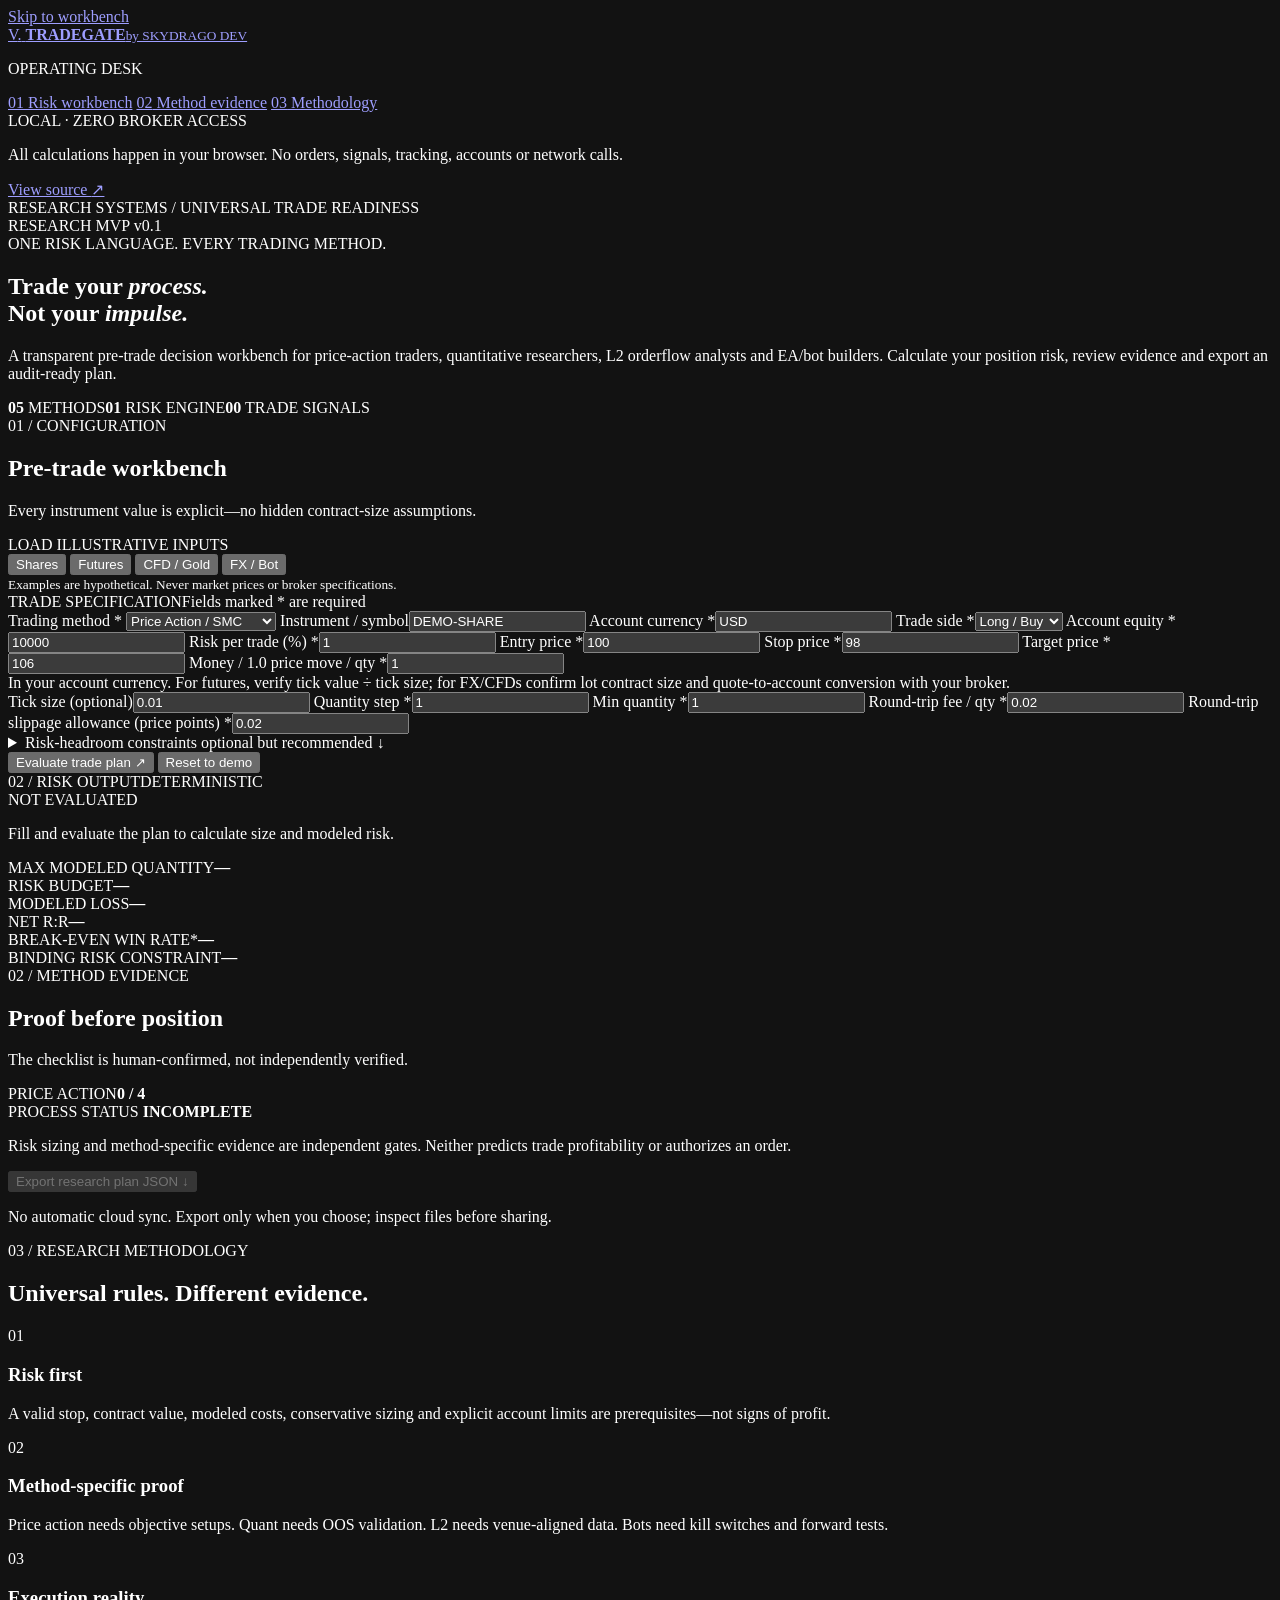
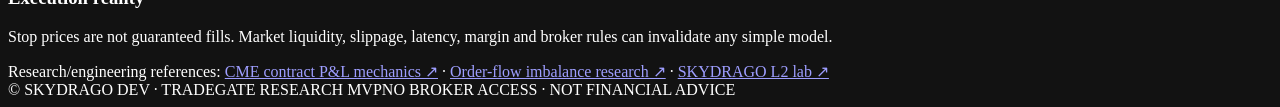
==== tradegate/index.html @ 02a146f2 "feat(tradegate): accessible universal trading risk workbench interface" ====
<!doctype html>
<html lang="en">
<head>
  <meta charset="utf-8">
  <meta name="viewport" content="width=device-width, initial-scale=1">
  <meta name="color-scheme" content="dark">
  <meta name="description" content="TRADEGATE: universal offline-first pre-trade risk and research checklist. Price Action, Quant, L2 Orderflow and EA/BOT trading workflows.">
  <title>TRADEGATE · Universal Trading Risk Workbench</title>
  <link rel="stylesheet" href="./style.css">
</head>
<body>
<a class="skip-link" href="#main">Skip to workbench</a>
<div class="shell">
  <aside class="sidebar">
    <a class="brand" href="../README.md" aria-label="SKYDRAGO engineering profile">
      <span class="brand-mark">V<span class="brand-spark">.</span></span>
      <span><strong>TRADEGATE</strong><small>by SKYDRAGO DEV</small></span>
    </a>
    <div class="side-rule"></div>
    <p class="nav-caption">OPERATING DESK</p>
    <nav aria-label="Sections">
      <a class="nav-link selected" href="#workbench"><span>01</span> Risk workbench</a>
      <a class="nav-link" href="#evidence"><span>02</span> Method evidence</a>
      <a class="nav-link" href="#protocol"><span>03</span> Methodology</a>
    </nav>
    <div class="side-spacer"></div>
    <div class="side-note">
      <span class="live-dot"></span> LOCAL · ZERO BROKER ACCESS
      <p>All calculations happen in your browser. No orders, signals, tracking, accounts or network calls.</p>
    </div>
    <a class="side-github" href="https://github.com/SKYDRAGO-DEV/SKYDRAGO-DEV/tree/main/tradegate" target="_blank" rel="noopener noreferrer">View source <span aria-hidden="true">↗</span></a>
  </aside>
  <div class="main-column">
    <header class="topbar">
      <div class="crumb">RESEARCH SYSTEMS <span>/</span> UNIVERSAL TRADE READINESS</div>
      <div class="chip">RESEARCH MVP <span class="chip-line"></span> v0.1</div>
    </header>
    <main id="main">
      <section class="hero" aria-labelledby="hero-title">
        <div class="eyebrow"><span class="eyebrow-line"></span> ONE RISK LANGUAGE. EVERY TRADING METHOD.</div>
        <h1 id="hero-title">Trade your <em>process.</em><br>Not your <em>impulse.</em></h1>
        <p class="hero-intro">A transparent pre-trade decision workbench for price-action traders, quantitative researchers, L2 orderflow analysts and EA/bot builders. Calculate your position risk, review evidence and export an audit-ready plan.</p>
        <div class="hero-metrics" aria-label="Capabilities">
          <span><strong>05</strong> METHODS</span><span><strong>01</strong> RISK ENGINE</span><span><strong>00</strong> TRADE SIGNALS</span>
        </div>
      </section>
      <section id="workbench" aria-label="Trade planning workbench">
        <div class="section-heading">
          <div><span class="section-index">01 / CONFIGURATION</span><h2>Pre-trade workbench</h2></div>
          <p>Every instrument value is explicit—no hidden contract-size assumptions.</p>
        </div>
        <div class="demo-strip">
          <span>LOAD ILLUSTRATIVE INPUTS</span>
          <div class="demo-buttons">
            <button type="button" data-demo="equity">Shares</button>
            <button type="button" data-demo="futures">Futures</button>
            <button type="button" data-demo="cfd">CFD / Gold</button>
            <button type="button" data-demo="fx">FX / Bot</button>
          </div>
          <small>Examples are hypothetical. Never market prices or broker specifications.</small>
        </div>
        <div class="workspace">
          <form id="tradeForm" novalidate autocomplete="off">
            <div class="form-title"><span>TRADE SPECIFICATION</span><span class="form-legend">Fields marked * are required</span></div>
            <div class="form-grid">
              <label class="field wide"><span>Trading method *</span>
                <select name="style" id="style">
                  <option value="priceAction">Price Action / SMC</option>
                  <option value="quant">Quant / Systematic</option>
                  <option value="orderflow">Orderflow / DOM / L2</option>
                  <option value="ea">EA / Algorithmic Bot</option>
                  <option value="hybrid">Hybrid / Discretionary</option>
                </select>
              </label>
              <label class="field wide"><span>Instrument / symbol</span><input name="symbol" maxlength="40" placeholder="Your instrument, e.g. EURUSD" value="DEMO-SHARE" spellcheck="false"></label>
              <label class="field"><span>Account currency *</span><input name="currency" maxlength="3" value="USD" spellcheck="false"></label>
              <label class="field"><span>Trade side *</span><select name="side"><option value="long">Long / Buy</option><option value="short">Short / Sell</option></select></label>
              <label class="field"><span>Account equity *</span><input type="number" name="equity" step="any" min="0" value="10000"></label>
              <label class="field"><span>Risk per trade (%) *</span><input type="number" name="riskPercent" step="any" min="0" value="1"></label>
              <label class="field"><span>Entry price *</span><input type="number" name="entry" step="any" min="0" value="100"></label>
              <label class="field"><span>Stop price *</span><input type="number" name="stop" step="any" min="0" value="98"></label>
              <label class="field"><span>Target price *</span><input type="number" name="target" step="any" min="0" value="106"></label>
              <label class="field"><span>Money / 1.0 price move / qty *</span><input type="number" name="pointValue" step="any" min="0" value="1" aria-describedby="pointHelp"></label>
              <div class="field-hint wide" id="pointHelp">In your account currency. For futures, verify tick value ÷ tick size; for FX/CFDs confirm lot contract size and quote-to-account conversion with your broker.</div>
              <label class="field"><span>Tick size (optional)</span><input type="number" name="tickSize" step="any" min="0" value="0.01"></label>
              <label class="field"><span>Quantity step *</span><input type="number" name="quantityStep" step="any" min="0" value="1"></label>
              <label class="field"><span>Min quantity *</span><input type="number" name="minQty" step="any" min="0" value="1"></label>
              <label class="field"><span>Round-trip fee / qty *</span><input type="number" name="roundTripFeePerUnit" step="any" min="0" value="0.02"></label>
              <label class="field wide"><span>Round-trip slippage allowance (price points) *</span><input type="number" name="slippagePoints" step="any" min="0" value="0.02"></label>
            </div>
            <details class="limits">
              <summary>Risk-headroom constraints <span>optional but recommended ↓</span></summary>
              <p>Input the **remaining risk headroom** from your own account or firm rule engine, in account-currency units. Omitted values are <strong>not checked</strong>. These are not a substitute for broker margin/firm rules.</p>
              <div class="form-grid">
                <label class="field"><span>Daily headroom remaining</span><input type="number" name="dailyHeadroom" min="0" step="any" placeholder="Not configured"></label>
                <label class="field"><span>Total-loss headroom</span><input type="number" name="totalHeadroom" min="0" step="any" placeholder="Not configured"></label>
                <label class="field"><span>Combined open-risk limit</span><input type="number" name="combinedOpenRiskLimit" min="0" step="any" value="300"></label>
                <label class="field"><span>Existing modeled open risk *</span><input type="number" name="existingOpenRisk" min="0" step="any" value="50"></label>
              </div>
              <div class="field-hint">Do not subtract existing risk again from daily/total remaining headrooms if your supplied headroom already accounts for it. The aggregate cap subtracts the existing open risk explicitly.</div>
            </details>
            <div class="form-actions">
              <button id="calculateBtn" type="submit" class="primary-btn">Evaluate trade plan <span aria-hidden="true">↗</span></button>
              <button type="button" id="clearBtn" class="secondary-btn">Reset to demo</button>
            </div>
          </form>
          <aside class="results" id="results" aria-label="Deterministic risk calculation" aria-live="polite">
            <div class="panel-top"><span>02 / RISK OUTPUT</span><span>DETERMINISTIC</span></div>
            <div class="result-status" id="riskStatus">NOT EVALUATED</div>
            <p class="result-note" id="resultNote">Fill and evaluate the plan to calculate size and modeled risk.</p>
            <div class="big-number"><span>MAX MODELED QUANTITY</span><strong id="sizeValue">—</strong></div>
            <div class="number-grid">
              <div><span>RISK BUDGET</span><strong id="budgetValue">—</strong></div>
              <div><span>MODELED LOSS</span><strong id="lossValue">—</strong></div>
              <div><span>NET R:R</span><strong id="rrValue">—</strong></div>
              <div><span>BREAK-EVEN WIN RATE*</span><strong id="winValue">—</strong></div>
            </div>
            <div class="binding"><span>BINDING RISK CONSTRAINT</span><strong id="bindingValue">—</strong></div>
            <div id="notices" class="notices" aria-label="Risk caveats"></div>
          </aside>
        </div>
      </section>
      <section id="evidence" class="evidence" aria-labelledby="evidence-title">
        <div class="section-heading"><div><span class="section-index">02 / METHOD EVIDENCE</span><h2 id="evidence-title">Proof before position</h2></div><p>The checklist is human-confirmed, not independently verified.</p></div>
        <div class="evidence-content">
          <div class="checklist">
            <div class="checklist-header"><span id="methodLabel">PRICE ACTION</span><strong id="evidenceProgress">0 / 4</strong></div>
            <div id="evidenceList"></div>
          </div>
          <div class="verdict">
            <span>PROCESS STATUS</span>
            <strong id="processStatus">INCOMPLETE</strong>
            <p id="processNote">Risk sizing and method-specific evidence are independent gates. Neither predicts trade profitability or authorizes an order.</p>
            <button type="button" id="exportBtn" class="primary-btn" disabled>Export research plan JSON <span aria-hidden="true">↓</span></button>
            <p class="export-hint">No automatic cloud sync. Export only when you choose; inspect files before sharing.</p>
          </div>
        </div>
      </section>
      <section id="protocol" class="protocol" aria-labelledby="protocol-title">
        <div class="section-heading"><div><span class="section-index">03 / RESEARCH METHODOLOGY</span><h2 id="protocol-title">Universal rules. Different evidence.</h2></div></div>
        <div class="protocol-grid">
          <article><span>01</span><h3>Risk first</h3><p>A valid stop, contract value, modeled costs, conservative sizing and explicit account limits are prerequisites—not signs of profit.</p></article>
          <article><span>02</span><h3>Method-specific proof</h3><p>Price action needs objective setups. Quant needs OOS validation. L2 needs venue-aligned data. Bots need kill switches and forward tests.</p></article>
          <article><span>03</span><h3>Execution reality</h3><p>Stop prices are not guaranteed fills. Market liquidity, slippage, latency, margin and broker rules can invalidate any simple model.</p></article>
        </div>
        <div class="sources">Research/engineering references: <a href="https://www.cmegroup.com/education/courses/introduction-to-futures/calculating-futures-contract-profit-or-loss" target="_blank" rel="noopener noreferrer">CME contract P&amp;L mechanics ↗</a> · <a href="https://arxiv.org/abs/1011.6402" target="_blank" rel="noopener noreferrer">Order-flow imbalance research ↗</a> · <a href="../research/README.md">SKYDRAGO L2 lab ↗</a></div>
      </section>
    </main>
    <footer><span>© SKYDRAGO DEV · TRADEGATE RESEARCH MVP</span><span>NO BROKER ACCESS · NOT FINANCIAL ADVICE</span></footer>
  </div>
</div>
<script type="module" src="./app.mjs"></script>
</body>
</html>
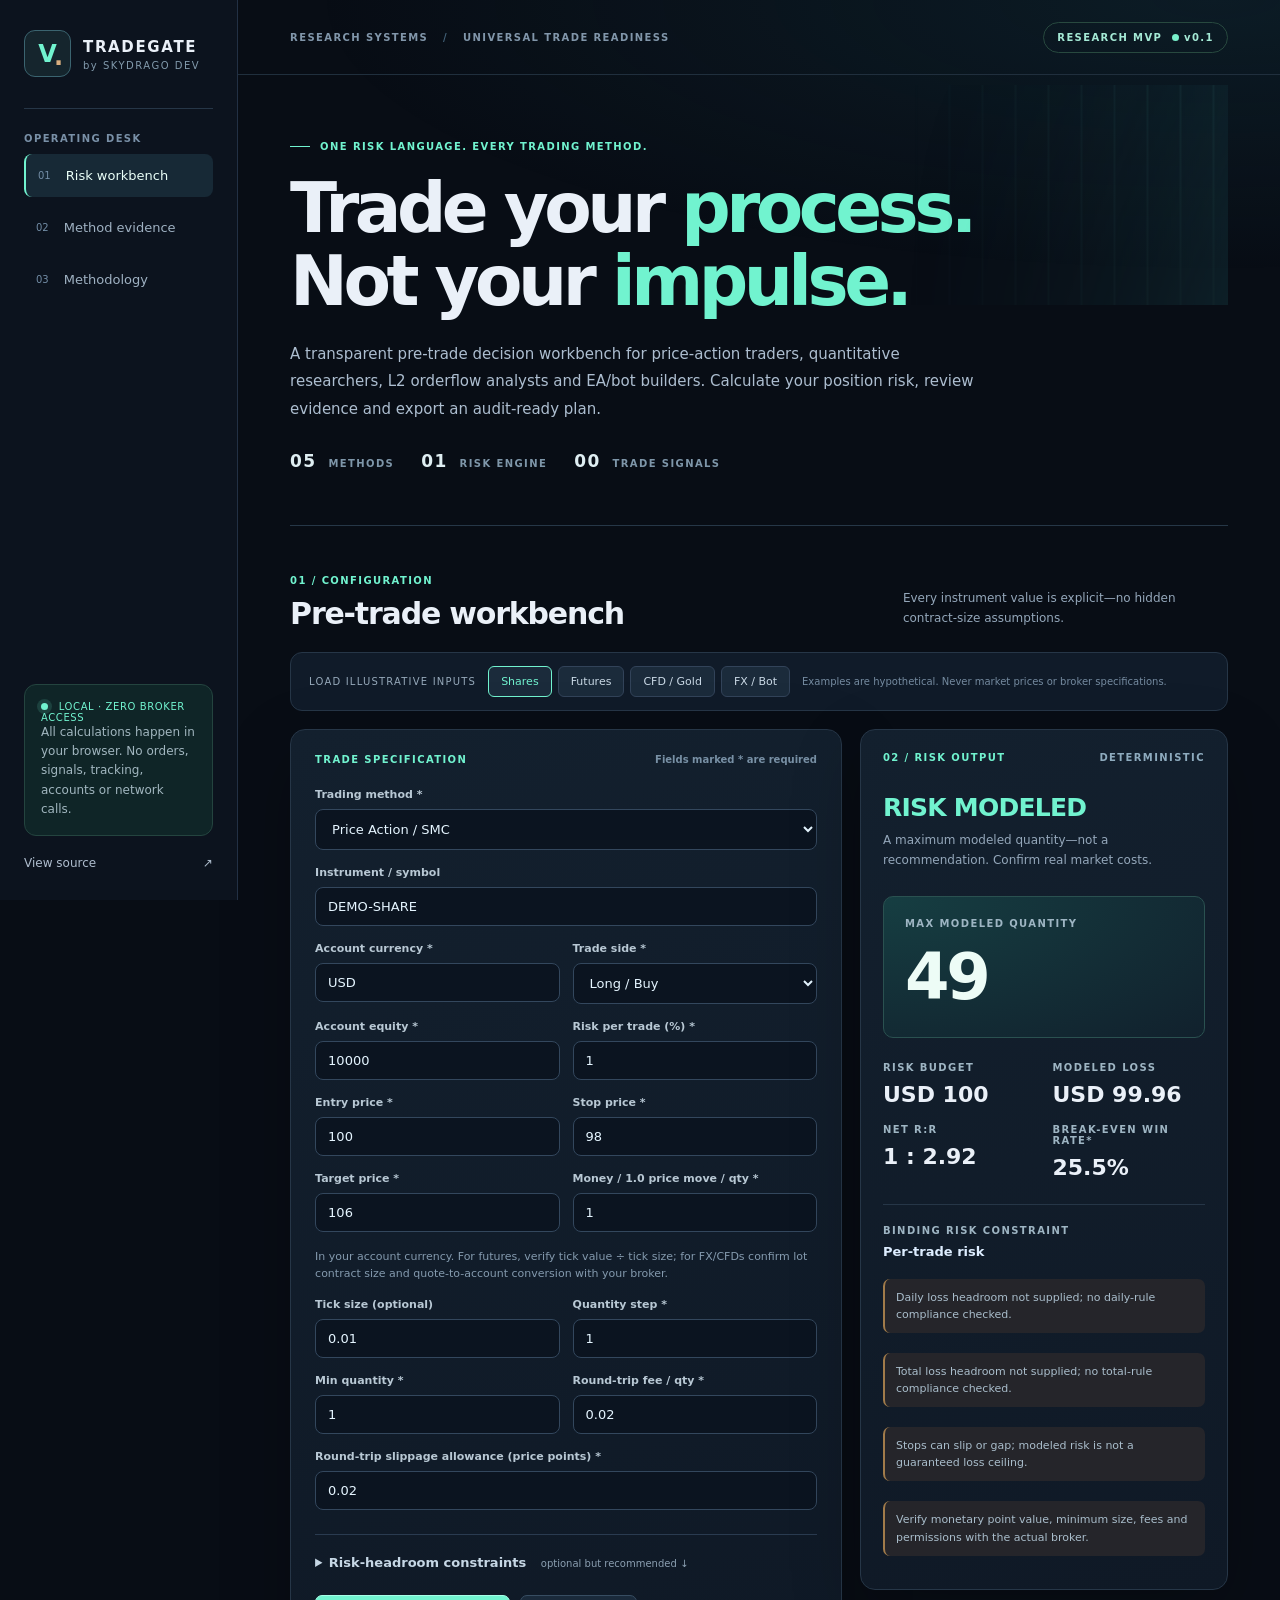
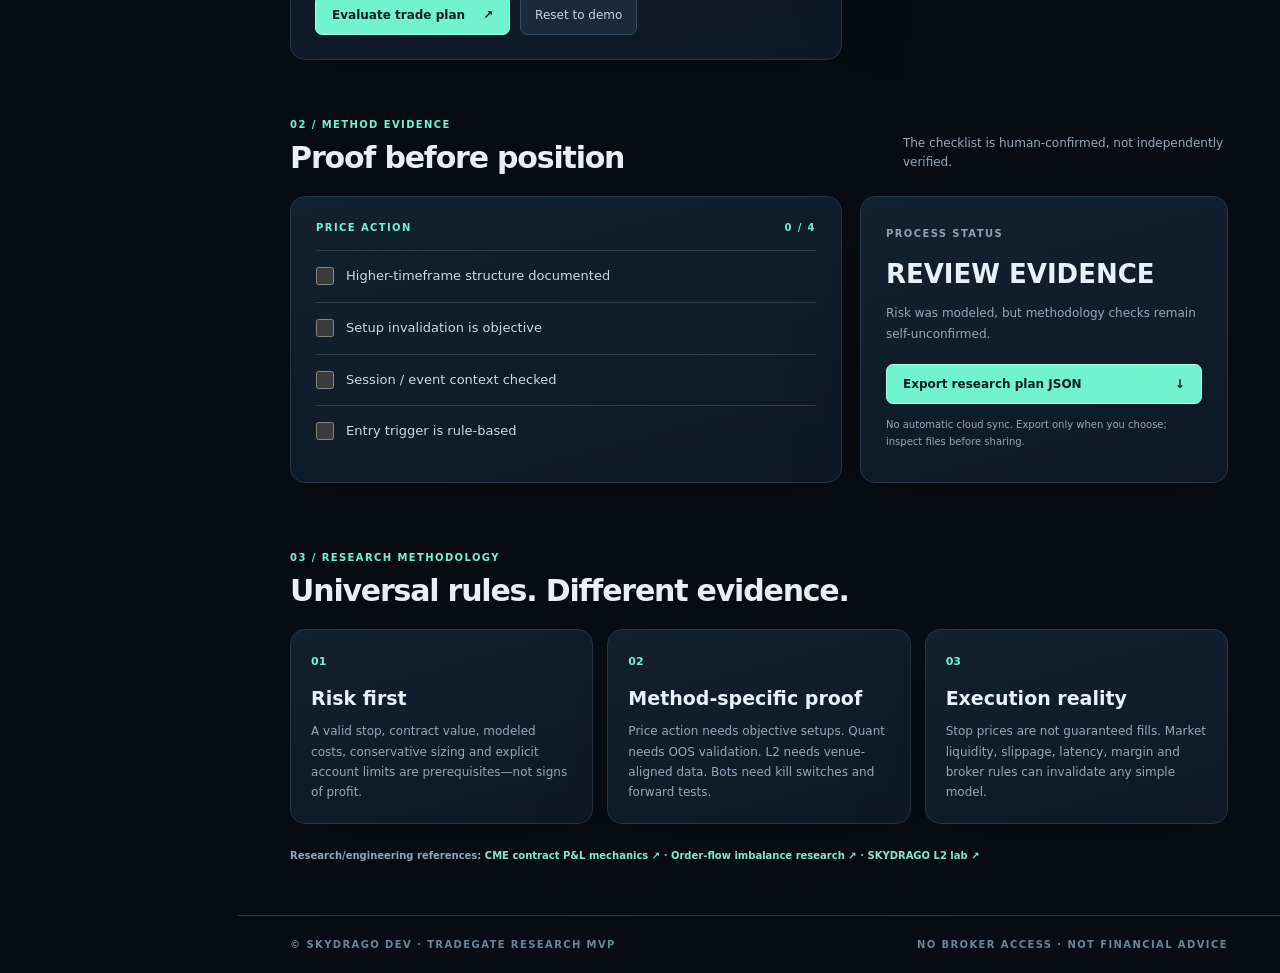
==== commit 5c1cae4a: "docs(tradegate): align offline privacy promises with implementation" ====
--- a/tradegate/index.html
+++ b/tradegate/index.html
@@ -90,7 +90,7 @@
             </div>
             <details class="limits">
               <summary>Risk-headroom constraints <span>optional but recommended ↓</span></summary>
-              <p>Input the **remaining risk headroom** from your own account or firm rule engine, in account-currency units. Omitted values are <strong>not checked</strong>. These are not a substitute for broker margin/firm rules.</p>
+              <p>Input the remaining risk headroom from your own account or firm rule engine, in account-currency units. Omitted values are <strong>not checked</strong>. These are not a substitute for broker margin/firm rules.</p>
               <div class="form-grid">
                 <label class="field"><span>Daily headroom remaining</span><input type="number" name="dailyHeadroom" min="0" step="any" placeholder="Not configured"></label>
                 <label class="field"><span>Total-loss headroom</span><input type="number" name="totalHeadroom" min="0" step="any" placeholder="Not configured"></label>
--- a/tradegate/style.css
+++ b/tradegate/style.css
@@ -0,0 +1,27 @@
+/* No external fonts or network requests: privacy-first offline design. */
+:root {
+  color-scheme: dark;
+  --bg:#080d15;--panel:#101a27;--panel2:#141f2b;--line:#263647;
+  --text:#eaf0f8;--muted:#94a7ba;--accent:#71f3cf;--orange:#f3be85;--red:#ff8e92;
+  --focus:#97f9df;--shadow:0 24px 70px rgba(0,0,0,.22)
+}
+*{box-sizing:border-box}html{scroll-behavior:smooth}body{margin:0;font-family:'Segoe UI',system-ui,sans-serif;background:var(--bg);color:var(--text)}
+body:before{content:"";position:fixed;inset:0;background:radial-gradient(ellipse 70% 30% at 95% 0%,rgba(23,72,87,.25),transparent);pointer-events:none;z-index:-1}
+a{color:inherit}button,input,select{font:inherit}button{cursor:pointer}button:disabled{opacity:.45;cursor:not-allowed}
+:focus-visible{outline:2px solid var(--focus);outline-offset:3px}
+.skip-link{position:absolute;left:-999px;top:0;padding:12px;background:#fff;color:#000;z-index:10}.skip-link:focus{left:10px}
+.shell{display:grid;grid-template-columns:238px minmax(0,1fr);min-height:100vh;max-width:1850px;margin:0 auto}
+.sidebar{position:sticky;top:0;height:100vh;padding:30px 24px;background:#0c131e;border-right:1px solid #223044;display:flex;flex-direction:column}
+.brand{display:flex;align-items:center;gap:12px;text-decoration:none}.brand-mark{display:grid;place-items:center;position:relative;font-family:ui-sans-serif,system-ui,sans-serif;font-size:24px;font-weight:700;border:1px solid #3b6470;border-radius:11px;width:47px;height:47px;color:var(--accent);background:#15252d}.brand-spark{position:absolute;right:7px;bottom:5px;color:#d9ae7f}.brand strong{font-size:15px;letter-spacing:.11em}.brand small{display:block;color:#829aac;margin-top:4px;font-size:10px;letter-spacing:.15em}.side-rule{height:1px;background:var(--line);margin:31px 0 24px}.nav-caption,.section-index,.eyebrow,.panel-top,.form-title,.binding span,.checklist-header,.verdict>span,.big-number span,.number-grid span,.hero-metrics,.crumb,.chip,.sources,footer{font-size:10px;letter-spacing:.14em;font-weight:700}.nav-caption{color:#7990a7}.sidebar nav{display:grid;gap:9px}.nav-link{display:flex;gap:15px;align-items:center;font-size:13px;color:#9fb1c2;text-decoration:none;padding:14px 12px;border-radius:8px}.nav-link span{font-size:10px;color:#728ca5}.nav-link:hover,.nav-link.selected{color:#eafff8;background:#172936}.nav-link.selected{border-left:2px solid var(--accent)}.side-spacer{flex:1}.side-note{border:1px solid #24443f;background:#0f2527;border-radius:12px;padding:16px;color:var(--accent);font-size:10px;letter-spacing:.06em}.live-dot{width:7px;height:7px;background:var(--accent);box-shadow:0 0 0 4px #71f3cf22;border-radius:50%;display:inline-block;margin-right:7px}.side-note p{font-size:12px;line-height:1.6;color:#a1b6bf;letter-spacing:0;margin-bottom:0}.side-github{margin-top:20px;text-decoration:none;color:#afbdce;font-size:12px;display:flex;justify-content:space-between}
+.main-column{min-width:0}.topbar{min-height:75px;border-bottom:1px solid #202f3d;padding:0 5%;display:flex;align-items:center;justify-content:space-between;gap:12px}.crumb{color:#8196aa}.crumb span{margin:0 10px;color:#426279}.chip{padding:9px 13px;border:1px solid #28493f;color:#a4e9d5;border-radius:50px;white-space:nowrap}.chip-line{display:inline-block;width:7px;height:7px;border-radius:50%;background:#78efca;margin-left:5px}
+main{padding:0 5% 50px}.hero{position:relative;overflow:hidden;padding:66px 0 54px;border-bottom:1px solid #263747}.hero:before{content:"";position:absolute;top:10px;right:0;width:35%;height:220px;opacity:.3;background:repeating-linear-gradient(90deg,transparent 0 15px,#25585b 16px 17px,transparent 18px 33px),linear-gradient(135deg,transparent,#1b4a52);mask-image:linear-gradient(to right,transparent,black);pointer-events:none}.eyebrow{color:var(--accent);display:flex;align-items:center;gap:10px}.eyebrow-line{width:20px;height:1px;background:var(--accent)}h1,h2,h3,p{margin-top:0}h1,h2,h3,.big-number strong,.number-grid strong,.result-status,.verdict strong{font-family:ui-sans-serif,system-ui,sans-serif}h1{font-weight:600;letter-spacing:-.065em;font-size:clamp(40px,5.4vw,75px);line-height:1.06;margin:20px 0 22px}h1 em{font-style:normal;color:var(--accent)}.hero-intro{max-width:690px;font-size:15px;line-height:1.85;color:#adbed0}.hero-metrics{display:flex;flex-wrap:wrap;gap:27px;margin-top:27px;color:#7e96a9}.hero-metrics strong{font-family:ui-sans-serif,system-ui,sans-serif;font-size:17px;color:#dfeef2;margin-right:7px}
+.section-heading{display:flex;align-items:end;justify-content:space-between;gap:20px;margin:43px 0 21px}.section-index{color:var(--accent)}h2{font-size:30px;letter-spacing:-.04em;margin:8px 0 0}.section-heading p{max-width:325px;font-size:12px;line-height:1.6;color:var(--muted);margin-bottom:3px}
+.demo-strip{border:1px solid var(--line);border-radius:12px;padding:13px 18px;display:flex;flex-wrap:wrap;align-items:center;gap:12px;background:#101b29}.demo-strip>span{font-size:10px;letter-spacing:.12em;color:#96a9ba}.demo-buttons{display:flex;flex-wrap:wrap;gap:6px}.demo-buttons button{background:#1b2b3b;border:1px solid #324359;color:#cad9e6;padding:8px 12px;border-radius:6px;font-size:11px}.demo-buttons button:hover,.demo-buttons button.active{border-color:var(--accent);color:var(--accent)}.demo-strip small{font-size:10px;color:#758ba0}
+.workspace{display:grid;grid-template-columns:minmax(0,1.2fr) minmax(260px,.8fr);gap:18px;margin-top:18px;align-items:start}#tradeForm,.results,.checklist,.verdict,.protocol-grid article{background:linear-gradient(165deg,#13202e,#0f1926);border:1px solid var(--line);border-radius:15px;box-shadow:var(--shadow)}#tradeForm{padding:24px}.form-title{display:flex;justify-content:space-between;gap:15px;color:var(--accent);margin-bottom:23px}.form-legend{color:#7890a5;letter-spacing:normal;font-size:10px}.form-grid{display:grid;grid-template-columns:repeat(2,minmax(0,1fr));column-gap:13px;row-gap:16px}.field{display:flex;flex-direction:column;gap:8px;min-width:0}.field.wide,.field-hint.wide{grid-column:1/-1}.field span{font-size:11px;color:#b8c8d4;font-weight:600}.field input,.field select{width:100%;min-width:0;border-radius:8px;border:1px solid #33475d;background:#0b1420;color:#e5f5ff;padding:11px 12px;outline:none;font-size:13px;font-variant-numeric:tabular-nums}.field input:focus,.field select:focus{border-color:var(--accent);box-shadow:0 0 0 2px #71f3cf22}.field input::placeholder{color:#71869a}.field-hint{font-size:11px;line-height:1.55;color:#849aae}.limits{margin-top:24px;padding-top:20px;border-top:1px solid #2a3b50}.limits summary{cursor:pointer;color:#c6d7e5;font-weight:700;font-size:13px}.limits summary span{font-size:10px;font-weight:400;color:#8b9fb1;margin-left:10px}.limits>p{font-size:11px;line-height:1.8;color:#92a7bb;margin:14px 0}.limits .field-hint{margin-top:12px}.form-actions{display:flex;gap:10px;flex-wrap:wrap;margin-top:25px}.primary-btn{border:1px solid #a6ffe7;background:var(--accent);color:#06201c;padding:12px 16px;border-radius:7px;font-size:12px;font-weight:800;display:flex;gap:18px;justify-content:space-between;align-items:center}.primary-btn:hover:not(:disabled){background:#a3ffe7}.secondary-btn{background:#1a2a3b;color:#c4d6e5;border:1px solid #374d62;border-radius:7px;padding:12px 14px;font-size:12px}
+.results{padding:22px;position:sticky;top:20px}.panel-top{display:flex;justify-content:space-between;gap:10px;color:#8eabbe}.panel-top>span:first-child{color:var(--accent)}.result-status{font-size:25px;font-weight:700;letter-spacing:-.03em;margin-top:30px;overflow-wrap:anywhere}.result-status.blocked{color:var(--red)}.result-status.good{color:var(--accent)}.result-note{margin:9px 0 26px;font-size:12px;line-height:1.65;color:var(--muted)}.big-number{padding:21px;background:radial-gradient(ellipse at top left,#163e42,#11212d);border:1px solid #2a5150;border-radius:10px}.big-number span,.number-grid span,.binding span{display:block;color:#9eb5c3}.big-number strong{display:block;color:#edfcf6;font-size:clamp(42px,5vw,65px);line-height:1.2;letter-spacing:-.05em;margin-top:10px;font-variant-numeric:tabular-nums}.number-grid{display:grid;grid-template-columns:1fr 1fr;gap:17px;padding:24px 0;border-bottom:1px solid var(--line)}.number-grid strong{display:block;font-size:22px;margin-top:9px;font-variant-numeric:tabular-nums}.binding{padding:20px 0}.binding strong{display:block;margin-top:8px;color:#ddedff;font-size:13px}.notices{display:grid;gap:9px}.notice{padding:10px 11px;border-radius:7px;border-left:2px solid #a17b4a;color:#a9bdcb;background:#25252a;font-size:11px;line-height:1.55}.notice.error{border-left-color:var(--red);color:#ffd5d7;background:#32202a}
+.evidence{padding-top:10px}.evidence-content{display:grid;grid-template-columns:1.2fr .8fr;gap:18px}.checklist,.verdict{padding:25px}.checklist-header{color:var(--accent);display:flex;justify-content:space-between;align-items:center;margin-bottom:17px}.check-row{display:flex;align-items:flex-start;gap:12px;border-top:1px solid #2b4050;padding:16px 0;color:#c8d9e5;font-size:13px;line-height:1.45;cursor:pointer}.check-row input{accent-color:#69e0c0;min-width:18px;width:18px;height:18px;margin:0}.verdict>span{color:#8ba2b4}.verdict strong{font-size:26px;line-height:1.25;display:block;margin:17px 0 13px}.verdict strong.complete{color:var(--accent)}.verdict strong.blocked{color:var(--red)}.verdict p{font-size:12px;color:var(--muted);line-height:1.7}.verdict button{margin-top:20px;width:100%}.verdict .export-hint{font-size:10px;margin:12px 0 0}
+.protocol{padding-top:20px}.protocol-grid{display:grid;grid-template-columns:repeat(3,1fr);gap:14px}.protocol-grid article{padding:20px}.protocol-grid article>span{color:var(--accent);font-size:11px;font-weight:700}.protocol h3{font-size:19px;margin:18px 0 12px}.protocol-grid p{font-size:12px;line-height:1.7;color:var(--muted);margin:0}.sources{margin-top:22px;line-height:1.9;color:#91a5b9;letter-spacing:0}.sources a{color:#83e7d0;text-decoration:none}.sources a:hover{text-decoration:underline}footer{display:flex;justify-content:space-between;gap:12px;border-top:1px solid #283849;padding:23px 5%;font-size:10px;color:#698599}
+@media(max-width:1100px){.shell{grid-template-columns:200px 1fr}.sidebar{padding:25px 15px}.workspace,.evidence-content{grid-template-columns:1fr}.results{position:static}.protocol-grid{grid-template-columns:1fr 1fr}}
+@media(max-width:760px){.shell{display:block}.sidebar{height:auto;position:static;display:block;padding:18px;border-bottom:1px solid var(--line)}.side-rule,.nav-caption,.sidebar nav,.side-spacer,.side-note,.side-github{display:none}.brand-mark{height:36px;width:36px;font-size:19px}.topbar{padding:15px 20px;min-height:0}.crumb{font-size:9px}.chip{font-size:9px}main{padding:0 18px 36px}.hero{padding:42px 0 30px}.hero:before{opacity:.12}.hero-intro{font-size:13px}.hero-metrics{gap:12px}.hero-metrics strong{font-size:15px}.section-heading{display:block;margin-top:35px}.section-heading p{max-width:unset;margin-top:10px}h2{font-size:24px}.form-grid{grid-template-columns:1fr 1fr}#tradeForm,.results,.checklist,.verdict{padding:18px}.protocol-grid{grid-template-columns:1fr}footer{padding:20px;flex-wrap:wrap}.form-title{flex-wrap:wrap}}
+@media(max-width:390px){.form-grid{grid-template-columns:1fr}.field.wide,.field-hint.wide{grid-column:auto}.big-number strong{font-size:43px}.number-grid strong{font-size:18px}}
+@media(prefers-reduced-motion:reduce){html{scroll-behavior:auto}}
